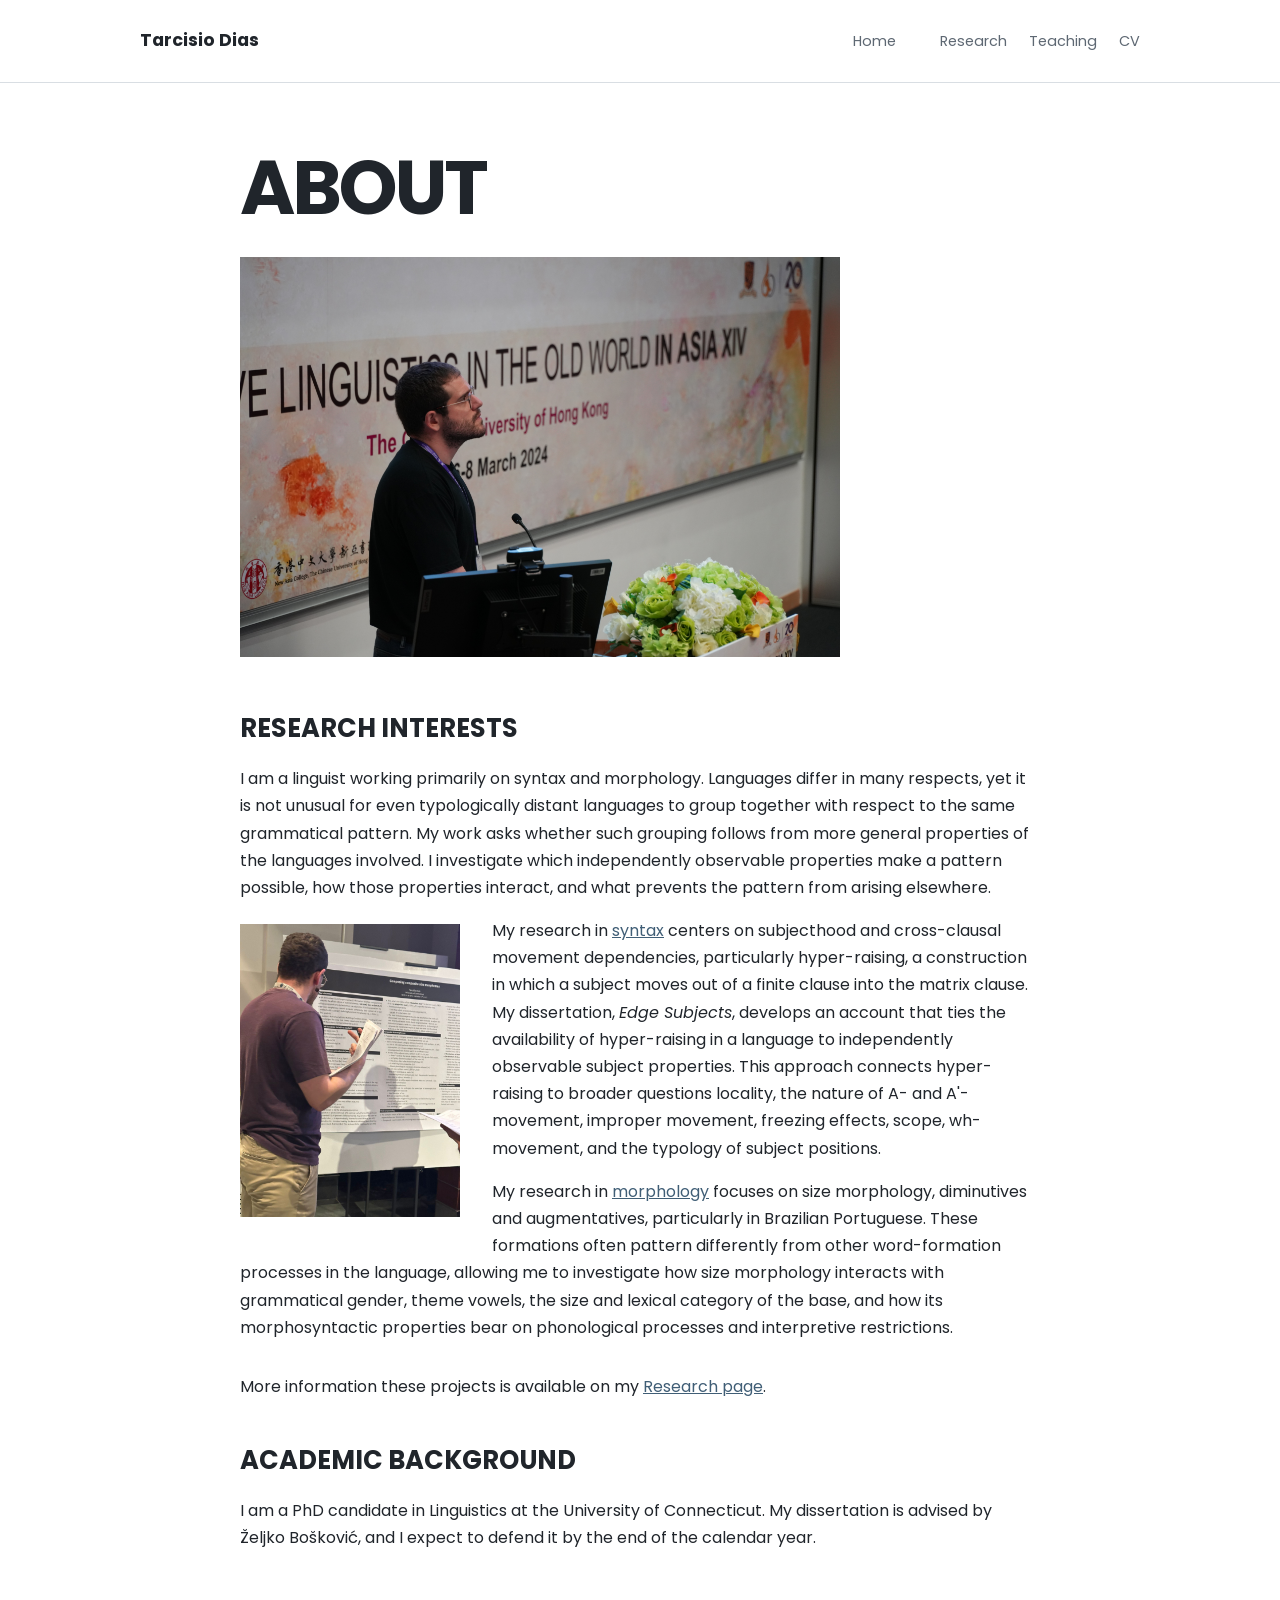
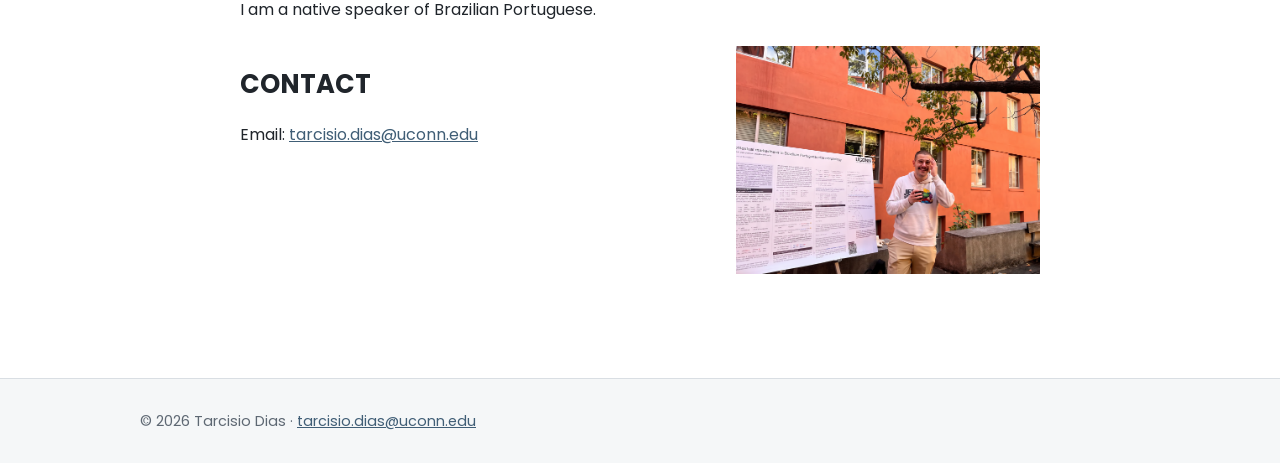
==== about.html @ 1c374eca "Add clear-float div before footer in about.html" ====
<!DOCTYPE html>
<html lang="en">
<head>
  <meta charset="UTF-8">
  <meta name="viewport" content="width=device-width, initial-scale=1.0">
  <title> | Tarcisio Dias</title>
  <link rel="stylesheet" href="style.css">
</head>

<body>
  <header class="site-header">
    <div class="container header-inner">
      <a class="site-name" href="index.html">Tarcisio Dias</a>

      <nav aria-label="Main navigation">
  <a href="index.html">Home</a>
  <a href=".html"></a>
  <a href="research.html">Research</a>
  <a href="teaching.html">Teaching</a>
  <a href="Tarcisio_Dias_CV.pdf">CV</a>
</nav>
    </div>
  </header>

  <main class="container page-content">
    
<h1>ABOUT</h1>

<img
  class="about-page-photo"
  src="IMG_1113.JPG"
  alt="me at GLOW in Asia"
>

<h2>RESEARCH INTERESTS</h2>

<p>
I am a linguist working primarily on syntax and morphology. Languages differ in many respects, 
yet it is not unusual for even typologically distant languages to group together with respect 
to the same grammatical pattern. My work asks whether such grouping follows from more general 
properties of the languages involved. I investigate which independently observable properties 
make a pattern possible, how those properties interact, and what prevents the pattern from 
arising elsewhere.
</p>

<img
  class="wrap-photo wrap-photo-left"
  src="vertical-photo.jpg"
  alt="me at NELS"
>    

<p>
My research in <a href="syntax.html">syntax</a> centers on subjecthood and cross-clausal movement dependencies, 
particularly hyper-raising, a construction in which a subject moves out of a finite clause into the matrix clause. 
My dissertation, <em>Edge Subjects</em>, develops an account that ties the availability of hyper-raising in a 
language to independently observable subject properties. This approach connects hyper-raising to broader 
questions  locality, the nature of A- and A'-movement, improper movement, freezing effects, scope, 
wh-movement, and the typology of subject positions.
</p>

<p>
My research in <a href="morphology.html">morphology</a> focuses on size morphology, diminutives and augmentatives, particularly in 
Brazilian Portuguese. These formations often pattern differently from other word-formation processes 
in the language, allowing me to investigate how size morphology interacts with grammatical gender, 
theme vowels, the size and lexical category of the base, and how its morphosyntactic properties bear 
on phonological processes and interpretive restrictions.

<div class="clear-float"></div>
    
<p>
  More information  these projects is available on my
  <a href="research.html">Research page</a>.
</p>

<h2>ACADEMIC BACKGROUND</h2>

<p>
      I am a PhD candidate in Linguistics at the University of Connecticut.
      My dissertation is advised by Željko Bošković, and I expect to defend 
      it by the end of the calendar year.
    </p>

<h2></h2>

<p>
  I am a native speaker of Brazilian Portuguese.
</p>

  <img
  class="wrap-photo wrap-photo-right"
  src="second-image.png"
  alt="me at WCCFL"
>

    <h2>CONTACT</h2>

    <p>
      Email:
      <a href="mailto:tarcisio.dias@uconn.edu">tarcisio.dias@uconn.edu</a>
    </p>

    <div class="clear-float"></div>
    
  </main>

  <footer>
    <div class="container">
      © 2026 Tarcisio Dias ·
      <a href="mailto:tarcisio.dias@uconn.edu">tarcisio.dias@uconn.edu</a>
    </div>
  </footer>
</body>
</html>
---- style.css ----
@import url("https://fonts.googleapis.com/css2?family=Poppins:wght@300;400;500;600;700&display=swap");
:root {
  --text: #20252b;
  --muted: #5e6873;
  --accent: #405e76;
  --border: #d9dee3;
  --background: #ffffff;
  --light-background: #f5f7f8;
}

* {
  box-sizing: border-box;
}

body {
  margin: 0;
  color: var(--text);
  background: var(--background);
  font-family: "Poppins", Arial, Helvetica, sans-serif;
  font-size: 16px;
  line-height: 1.7;
}

.container {
  width: min(100% - 40px, 1000px);
  margin: 0 auto;
}

.site-header {
  border-bottom: 1px solid var(--border);
  background: var(--background);
}

.header-inner {
  display: flex;
  justify-content: space-between;
  align-items: center;
  gap: 30px;
  min-height: 82px;
}

.site-name {
  color: var(--text);
  font-family: "Poppins", Arial, Helvetica, sans-serif;
  font-size: 1.1rem;
  font-weight: 700;
  text-decoration: none;
}

nav {
  display: flex;
  flex-wrap: wrap;
  gap: 22px;
}

nav a {
  color: var(--muted);
  font-family: "Poppins", Arial, Helvetica, sans-serif;
  font-size: 0.9rem;
  text-decoration: none;
}

nav a:hover,
nav a:focus {
  color: var(--accent);
  text-decoration: underline;
}

.hero {
  max-width: 800px;
  padding-top: 90px;
  padding-bottom: 100px;
}

.research-label {
  margin-bottom: 20px;
  color: var(--accent);
  font-family: "Poppins", Arial, Helvetica, sans-serif;
  font-size: 0.85rem;
  font-weight: 700;
  letter-spacing: 0.08em;
  text-transform: uppercase;
}

h1,
h2 {
  font-family: "Poppins", Arial, Helvetica, sans-serif;
  line-height: 1.2;
}

h1 {
  margin: 0 0 15px;
  font-size: clamp(2.5rem, 7vw, 4.7rem);
  letter-spacing: -0.04em;
}

h2 {
  margin-top: 45px;
  font-size: 1.6rem;
}

.position {
  color: var(--muted);
  font-size: 1.25rem;
}

.introduction,
.page-introduction {
  max-width: 720px;
  font-size: 1.15rem;
}

.page-content {
  max-width: 800px;
  min-height: 70vh;
  padding-top: 60px;
  padding-bottom: 80px;
}

.home-links {
  display: flex;
  flex-wrap: wrap;
  gap: 12px;
  margin-top: 35px;
}

.button {
  display: inline-block;
  padding: 10px 18px;
  color: white;
  background: var(--accent);
  border: 1px solid var(--accent);
  border-radius: 4px;
  font-family: "Poppins", Arial, Helvetica, sans-serif;
  font-size: 0.9rem;
  text-decoration: none;
}

.button.secondary {
  color: var(--accent);
  background: white;
}

a {
  color: var(--accent);
}

footer {
  padding: 30px 0;
  color: var(--muted);
  background: var(--light-background);
  border-top: 1px solid var(--border);
  font-size: 0.9rem;
}

@media (max-width: 750px) {
  .header-inner {
    align-items: flex-start;
    flex-direction: column;
    gap: 12px;
    padding-top: 20px;
    padding-bottom: 20px;
  }

  nav {
    gap: 12px 18px;
  }

  .hero {
    padding-top: 55px;
    padding-bottom: 65px;
  }
}
.research-grid {
  display: grid;
  grid-template-columns: repeat(2, minmax(0, 1fr));
  gap: 24px;
  margin-top: 45px;
}

.research-card {
  display: block;
  padding: 28px;
  color: var(--text);
  border: 1px solid var(--border);
  border-radius: 6px;
  text-decoration: none;
  transition: border-color 0.2s, transform 0.2s;
}

.research-card:hover,
.research-card:focus {
  border-color: var(--accent);
  transform: translateY(-2px);
}

.research-card h2 {
  margin-top: 5px;
  margin-bottom: 15px;
}

.research-card span {
  color: var(--accent);
  font-family: "Poppins", Arial, Helvetica, sans-serif;
  font-size: 0.9rem;
  font-weight: 700;
}

.card-label {
  margin: 0;
  color: var(--muted);
  font-family: "Poppins", Arial, Helvetica, sans-serif;
  font-size: 0.75rem;
  font-weight: 700;
  letter-spacing: 0.08em;
  text-transform: uppercase;
}

.research-entry {
  padding: 24px 0;
  border-top: 1px solid var(--border);
}

.research-entry h3 {
  margin-top: 0;
  margin-bottom: 6px;
  font-family: "Poppins", Arial, Helvetica, sans-serif;
  font-size: 1.15rem;
}

.entry-status {
  margin-top: 0;
  color: var(--muted);
  font-size: 0.95rem;
}

@media (max-width: 700px) {
  .research-grid {
    grid-template-columns: 1fr;
  }
}
/* Minimal homepage */

body.home-page {
  display: block;
  margin: 0;
  color: #292929;
  background: #ffffff;
  font-family: "Poppins", Arial, Helvetica, sans-serif;
}

.home-page main {
  width: 100%;
  max-width: none;
  margin: 0;
  padding: 0;
}

/* Collapsible menu */

.home-menu {
  position: fixed;
  top: 2rem;
  right: 2rem;
  z-index: 10;
  text-align: right;
}

.home-menu summary {
  cursor: pointer;
  list-style: none;
  font-size: 0.75rem;
  font-weight: 600;
  letter-spacing: 0.1em;
  text-transform: uppercase;
  white-space: nowrap;
}

.home-menu summary::-webkit-details-marker {
  display: none;
}

.home-menu summary::after {
  content: " ☰";
  margin-left: 0.4rem;
  font-size: 1rem;
}

.home-menu[open] summary::after {
  content: " ×";
}

.home-menu nav {
  position: absolute;
  right: 0;
  display: grid;
  min-width: 150px;
  gap: 0.75rem;
  margin-top: 1rem;
  padding: 1.25rem 1.5rem;
  background: rgba(255, 255, 255, 0.97);
  box-shadow: 0 8px 30px rgba(0, 0, 0, 0.08);
}

.home-menu nav a {
  color: #292929;
  text-decoration: none;
}

.home-menu nav a:hover,
.home-menu nav a:focus {
  color: #777777;
  text-decoration: none;
}

/* Full-screen opening */

.home-hero {
  position: relative;
  display: flex;
  min-height: 100vh;
  min-height: 100svh;
  padding: 2rem;
  flex-direction: column;
  align-items: center;
  justify-content: center;
  text-align: center;
}

.home-hero h1 {
  margin: 0;
  font-family: "Poppins", Arial, Helvetica, sans-serif;
  font-size: clamp(2.6rem, 6vw, 5.5rem);
  font-weight: 300;
  letter-spacing: 0.06em;
  line-height: 1.1;
}

.home-position {
  margin: 1rem 0 0;
  color: #444444;
  font-size: clamp(0.85rem, 1.5vw, 1rem);
  font-weight: 400;
  letter-spacing: 0.04em;
}

.home-caption {
  margin: 0.5rem 0 0;
  color: #777777;
  font-size: 0.75rem;
  font-weight: 600;
  letter-spacing: 0.18em;
  text-transform: uppercase;
}

.scroll-cue {
  position: absolute;
  bottom: 2rem;
  color: #777777;
  font-size: 1.5rem;
  text-decoration: none;
}

/* Page tiles */

.home-grid {
  display: grid;
  grid-template-columns: repeat(2, minmax(0, 1fr));
}

.home-card {
  position: relative;
  display: flex;
  min-height: 45vh;
  align-items: center;
  justify-content: center;
  overflow: hidden;
  background-position: center;
  background-size: cover;
  background-repeat: no-repeat;
  color: #ffffff;
  font-family: "Poppins", Arial, Helvetica, sans-serif;
  text-decoration: none;
}

.home-card::before {
  position: absolute;
  inset: 0;
  content: "";
  background: rgba(0, 0, 0, 0.14);
  transition: background 0.2s ease;
}

.home-card:hover::before,
.home-card:focus::before {
  background: rgba(0, 0, 0, 0.27);
}

.home-card span {
  position: relative;
  z-index: 1;
  font-size: clamp(1.25rem, 2.5vw, 2rem);
  font-weight: 500;
  letter-spacing: 0.08em;
  text-transform: uppercase;
}

.home-card-about {
  background-color:  #ffffff;
  background-image: url("about.png");
  background-position: center 25%;
}

.home-card-research {
  background-color:  #ffffff;
  background-image: url("tree.jpg");
  background-position: center;
}

.home-card-teaching {
  background-color: #ffffff;
  background-image: url("IMG_3446.JPG");
  background-position: center;
}

.home-card-cv {
  background-color: #ffffff;
  background-image: url("cv2.png");
  background-position: center;
  background-size: 70% auto;
  background-repeat: no-repeat;
}

/* Homepage footer */

.home-page .home-footer {
  padding: 1.5rem;
  color: #777777;
  background: #ffffff;
  border-top: 0;
  font-size: 0.75rem;
  letter-spacing: 0.04em;
  text-align: center;
}

.home-page .home-footer a {
  color: inherit;
}

/* Mobile homepage */

@media (max-width: 700px) {
  .home-menu {
    top: 1.25rem;
    right: 1.25rem;
  }



  .home-grid {
    grid-template-columns: 1fr;
  }

  .home-card {
    min-height: 38vh;
  }

  .home-hero h1 {
    font-size: clamp(2.25rem, 12vw, 3.5rem);
  }
}
.about-page-photo {
  float: none;
  display: block;
  width: min(100%, 600px);
  height: auto;
  margin: 1.5rem 0 3.5rem;
}

@media (max-width: 700px) {
  .about-page-photo {
    width: 100%;
    margin: 1rem 0 2.5rem;
  }
}
.wrap-photo {
  width: min(28%, 220px);
  height: auto;
}

.wrap-photo-left {
  float: left;
  margin: 0.4rem 2rem 1.5rem 0;
}

.wrap-photo-right {
  float: right;
  width: min(38%, 320px);
  margin: 0.4rem 0 1.5rem 2rem;
}

.clear-float {
  clear: both;
}

@media (max-width: 700px) {
  .wrap-photo {
    float: none;
    display: block;
    width: min(100%, 280px);
    margin: 1.5rem auto;
  }
}
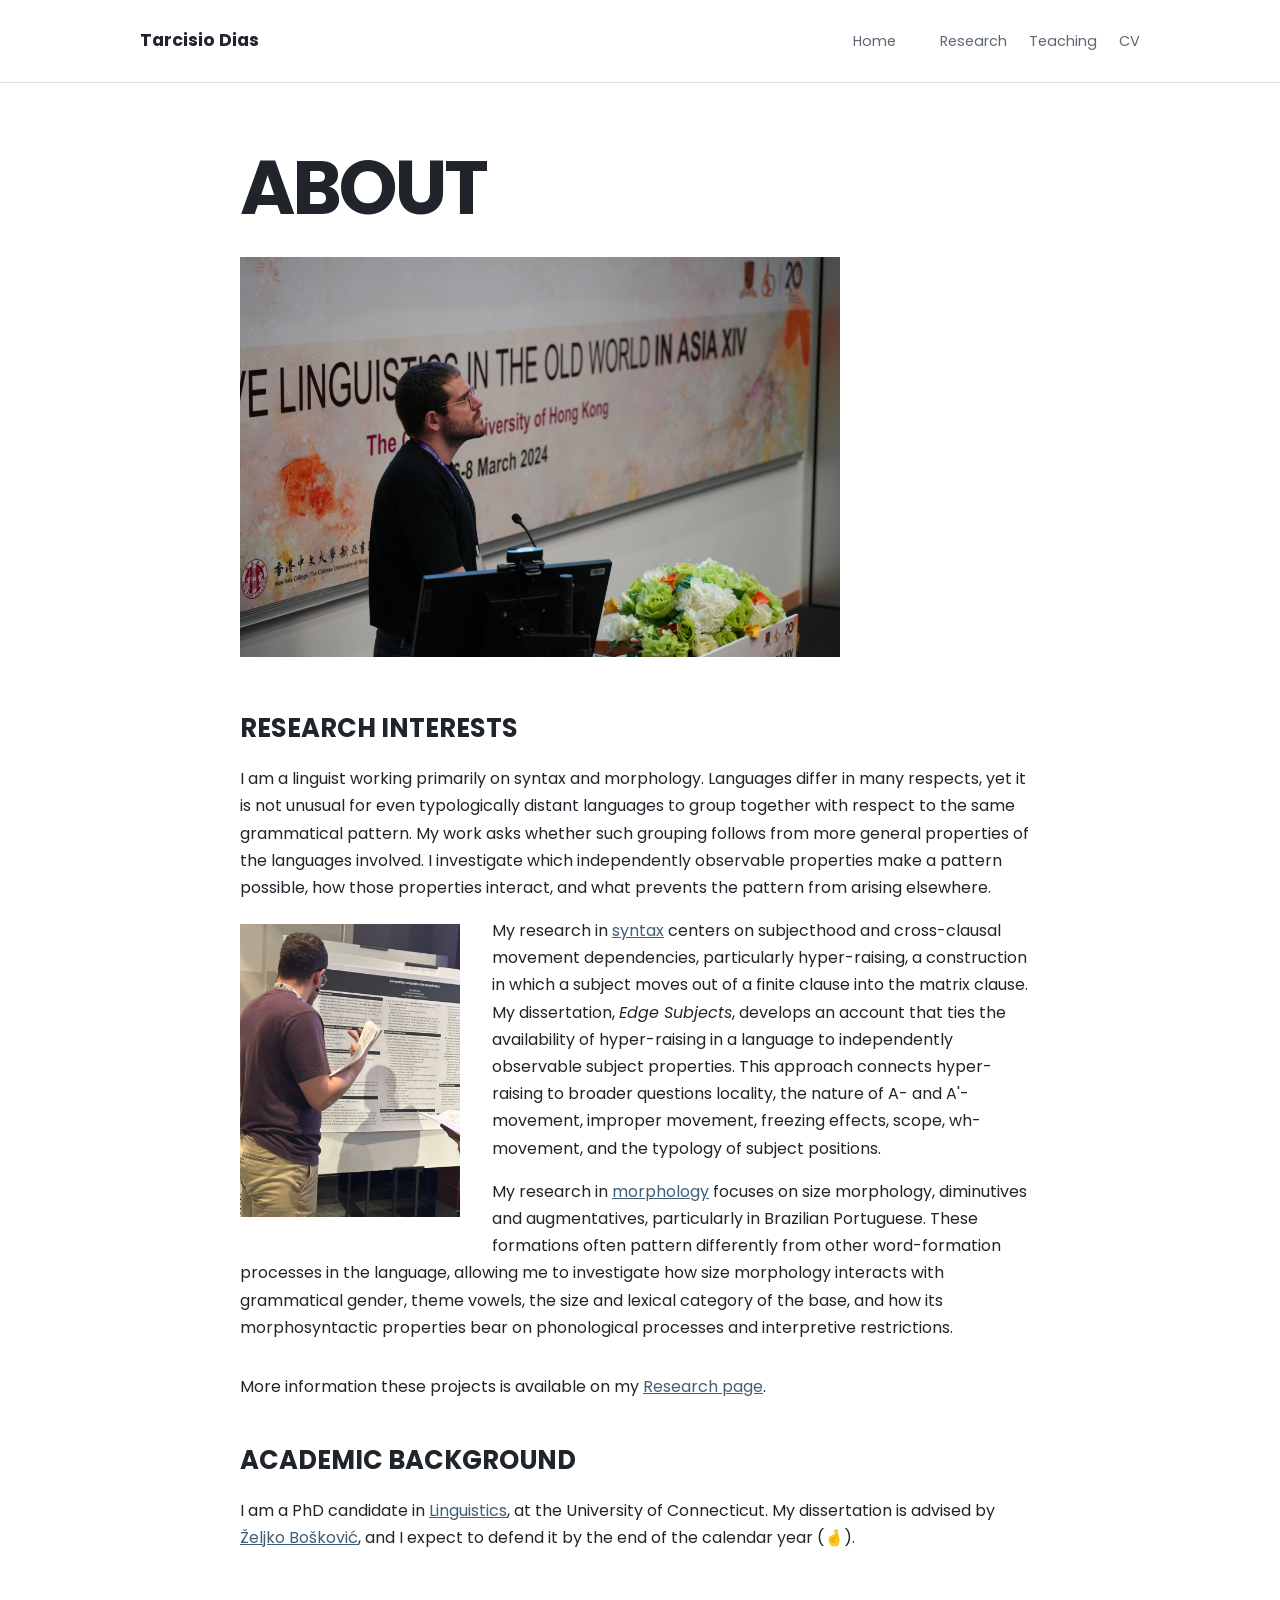
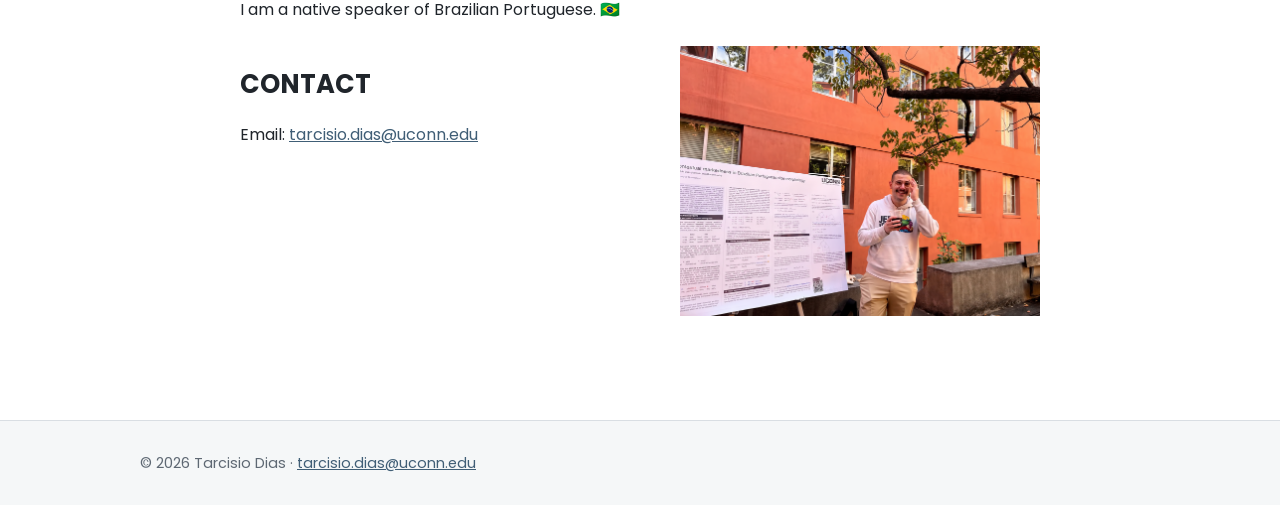
==== commit 9e7e431d: "Enhance academic background section with links Updated academic background with links and emoji." ====
--- a/about.html
+++ b/about.html
@@ -75,15 +75,15 @@
 <h2>ACADEMIC BACKGROUND</h2>
 
 <p>
-      I am a PhD candidate in Linguistics at the University of Connecticut.
-      My dissertation is advised by Željko Bošković, and I expect to defend 
-      it by the end of the calendar year.
+      I am a PhD candidate in <a href="https://linguistics.uconn.edu/">Linguistics</a>, at the University of Connecticut.
+      My dissertation is advised by <a href="https://boskovic.linguistics.uconn.edu/">Željko Bošković</a>, and I expect to defend 
+      it by the end of the calendar year (🤞).
     </p>
 
 <h2></h2>
 
 <p>
-  I am a native speaker of Brazilian Portuguese.
+  I am a native speaker of Brazilian Portuguese. 🇧🇷
 </p>
 
   <img
--- a/style.css
+++ b/style.css
@@ -495,7 +495,7 @@
 
 .wrap-photo-right {
   float: right;
-  width: min(38%, 320px);
+  width: min(48%, 360px);
   margin: 0.4rem 0 1.5rem 2rem;
 }
 
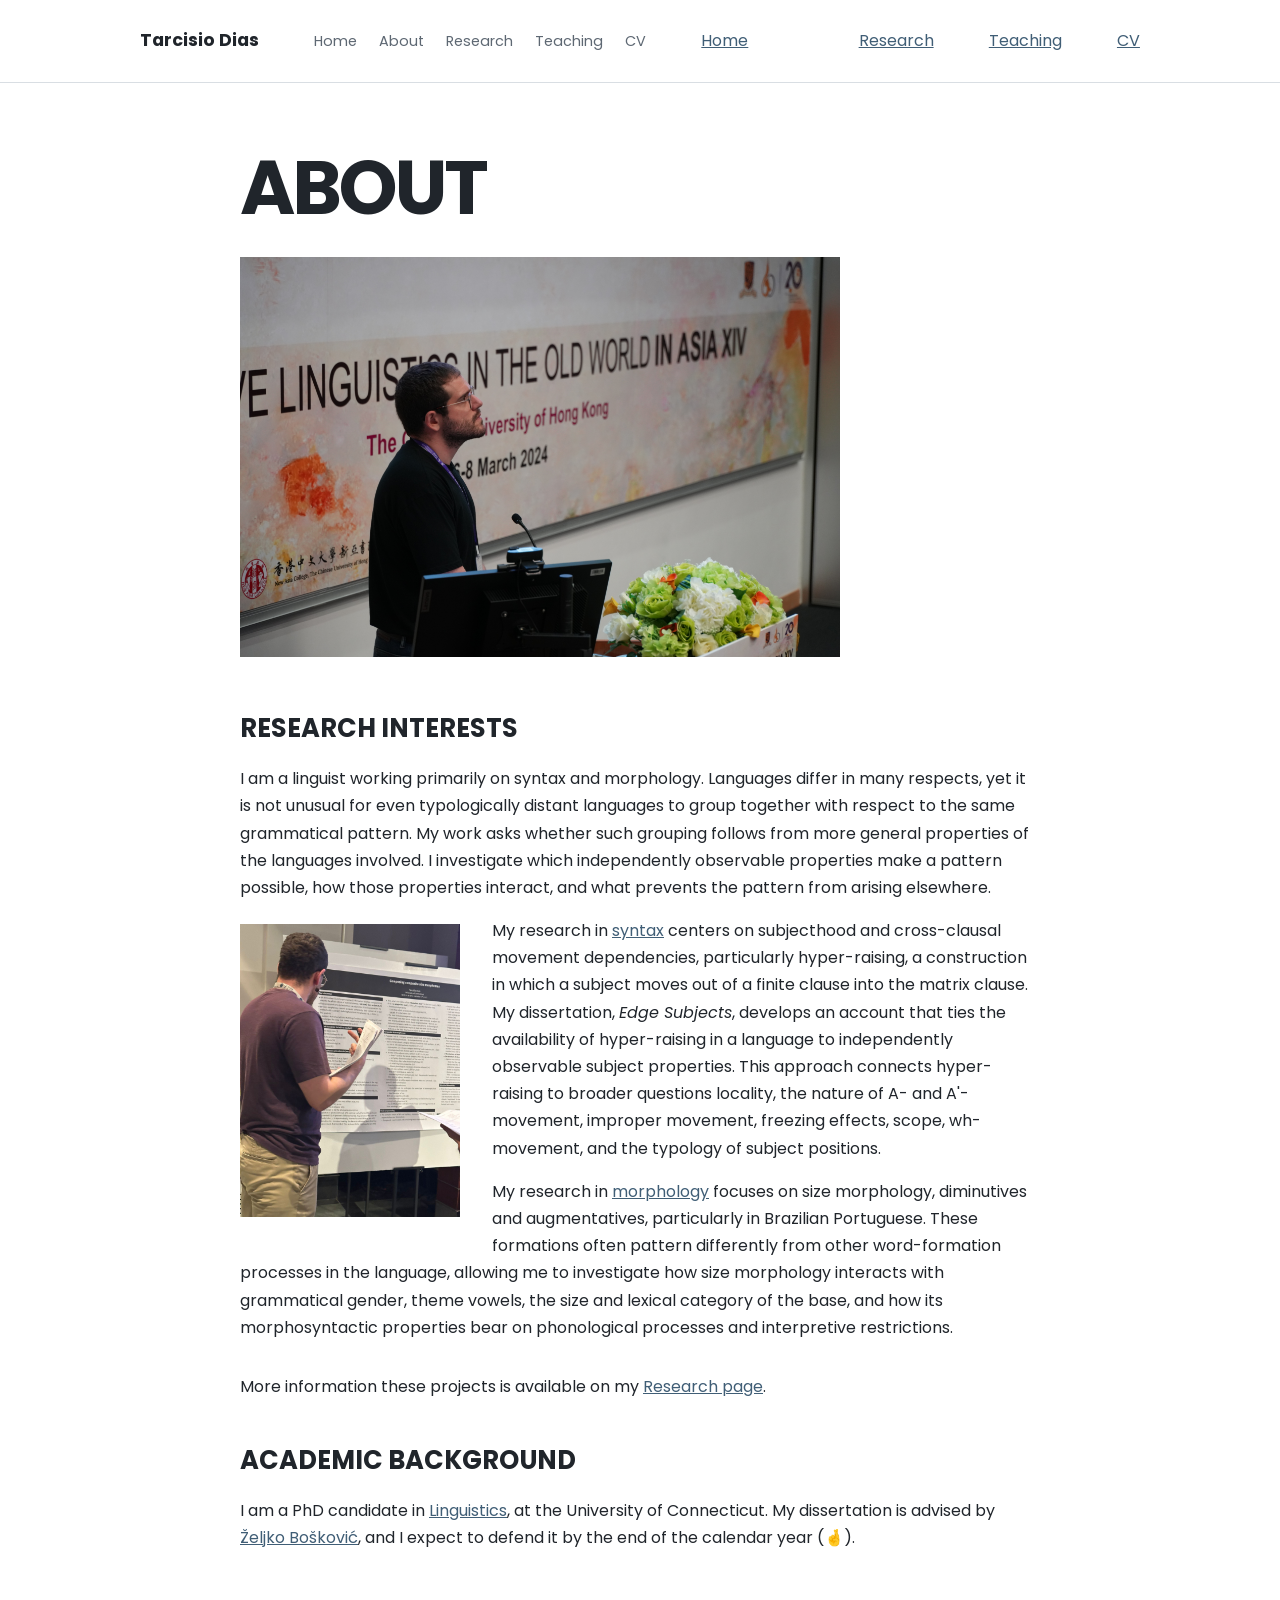
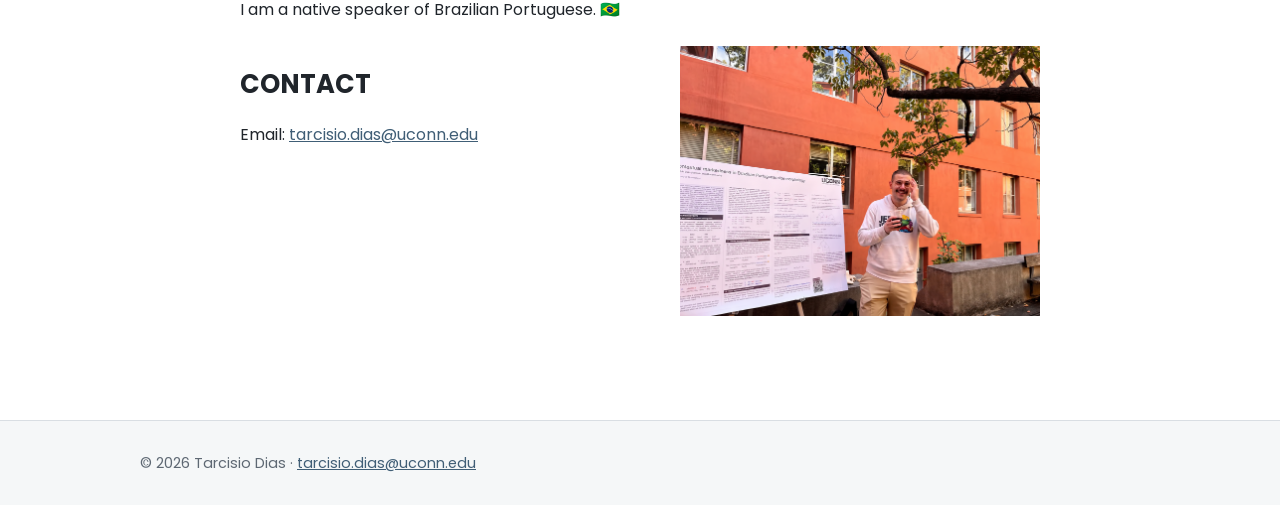
==== commit aab8c948: "Update navigation links in about.html Added navigation links for About, Research, Teaching, and CV." ====
--- a/about.html
+++ b/about.html
@@ -14,7 +14,17 @@
 
       <nav aria-label="Main navigation">
   <a href="index.html">Home</a>
-  <a href=".html"></a>
+  <a href="about.html" aria-current="page">About</a>
+  <a href="research.html">Research</a>
+  <a href="teaching.html">Teaching</a>
+  <a
+    href="Tarcisio_Dias_CV.pdf"
+    target="_blank"
+    rel="noopener noreferrer"
+  >CV</a>
+</nav>
+  <a href="index.html">Home</a>
+  <a href="about.html"></a>
   <a href="research.html">Research</a>
   <a href="teaching.html">Teaching</a>
   <a href="Tarcisio_Dias_CV.pdf">CV</a>
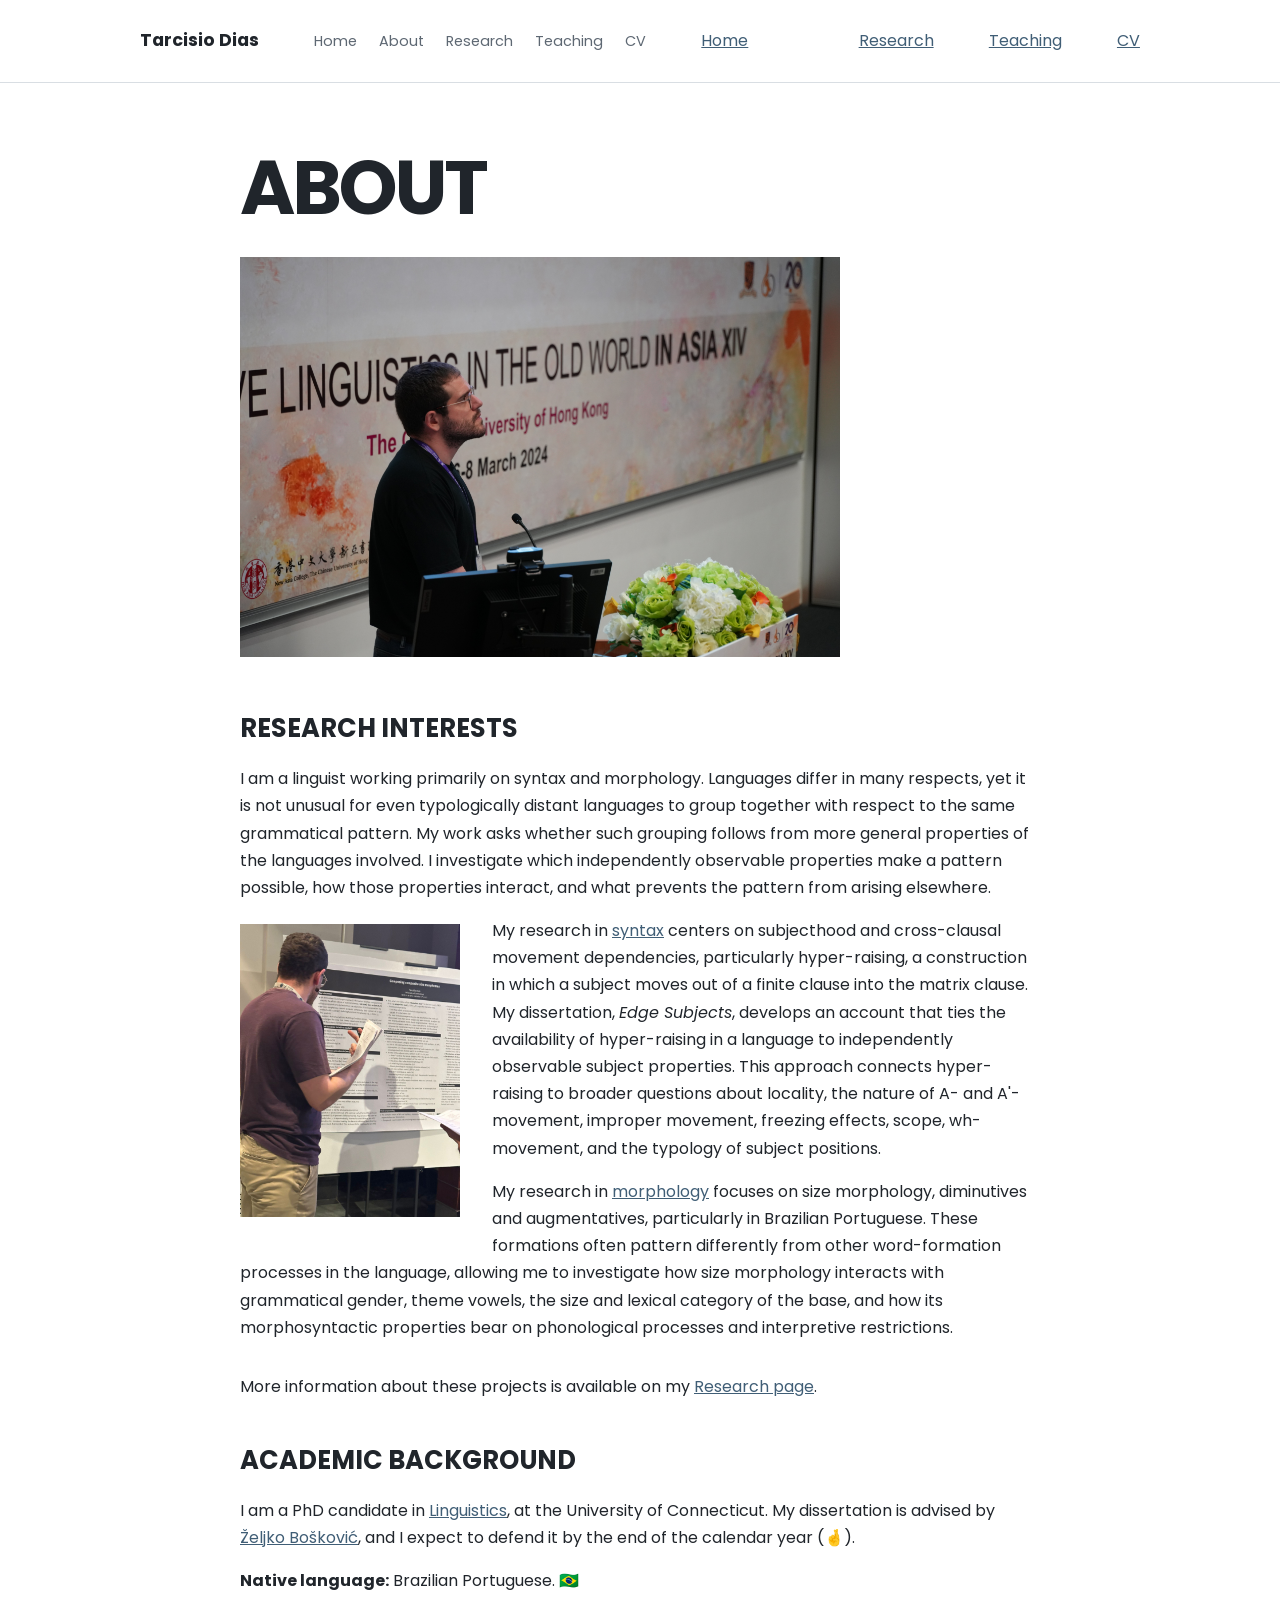
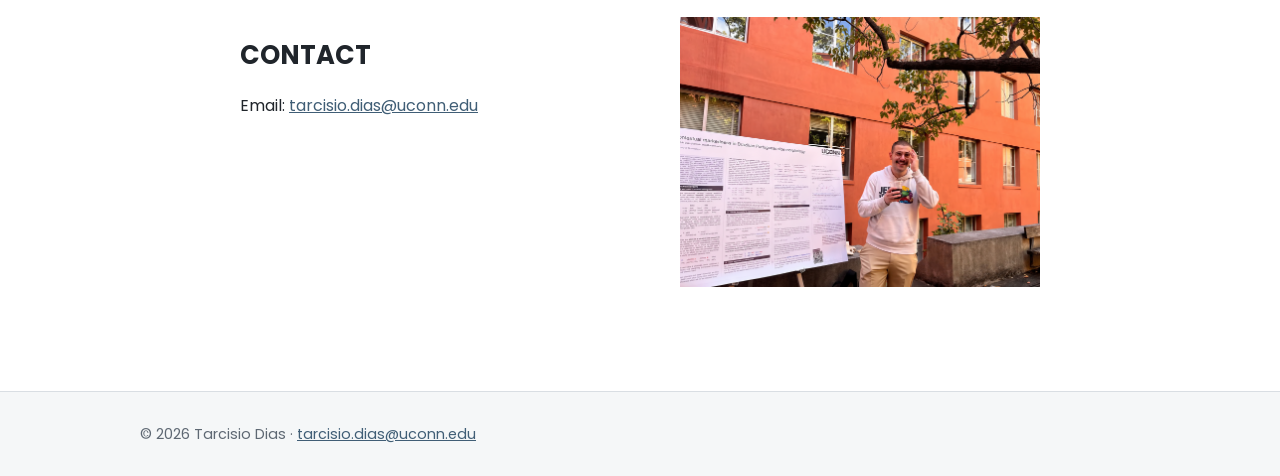
==== commit d9c2cbd9: "Modify title and enhance text clarity in about.html Updated the title and improved phrasing for clar" ====
--- a/about.html
+++ b/about.html
@@ -3,7 +3,7 @@
 <head>
   <meta charset="UTF-8">
   <meta name="viewport" content="width=device-width, initial-scale=1.0">
-  <title> | Tarcisio Dias</title>
+  <title> About | Tarcisio Dias</title>
   <link rel="stylesheet" href="style.css">
 </head>
 
@@ -63,9 +63,9 @@
 My research in <a href="syntax.html">syntax</a> centers on subjecthood and cross-clausal movement dependencies, 
 particularly hyper-raising, a construction in which a subject moves out of a finite clause into the matrix clause. 
 My dissertation, <em>Edge Subjects</em>, develops an account that ties the availability of hyper-raising in a 
-language to independently observable subject properties. This approach connects hyper-raising to broader 
-questions  locality, the nature of A- and A'-movement, improper movement, freezing effects, scope, 
-wh-movement, and the typology of subject positions.
+language to independently observable subject properties. This approach connects hyper-raising to broader questions
+about locality, the nature of A- and A'-movement, improper movement, freezing effects, scope, wh-movement, and the 
+typology of subject positions.
 </p>
 
 <p>
@@ -74,12 +74,11 @@
 in the language, allowing me to investigate how size morphology interacts with grammatical gender, 
 theme vowels, the size and lexical category of the base, and how its morphosyntactic properties bear 
 on phonological processes and interpretive restrictions.
-
+</p>
 <div class="clear-float"></div>
     
 <p>
-  More information  these projects is available on my
-  <a href="research.html">Research page</a>.
+More information about these projects is available on my <a href="research.html">Research page</a>.
 </p>
 
 <h2>ACADEMIC BACKGROUND</h2>
@@ -90,10 +89,8 @@
       it by the end of the calendar year (🤞).
     </p>
 
-<h2></h2>
-
 <p>
-  I am a native speaker of Brazilian Portuguese. 🇧🇷
+  <strong>Native language:</strong> Brazilian Portuguese. 🇧🇷
 </p>
 
   <img
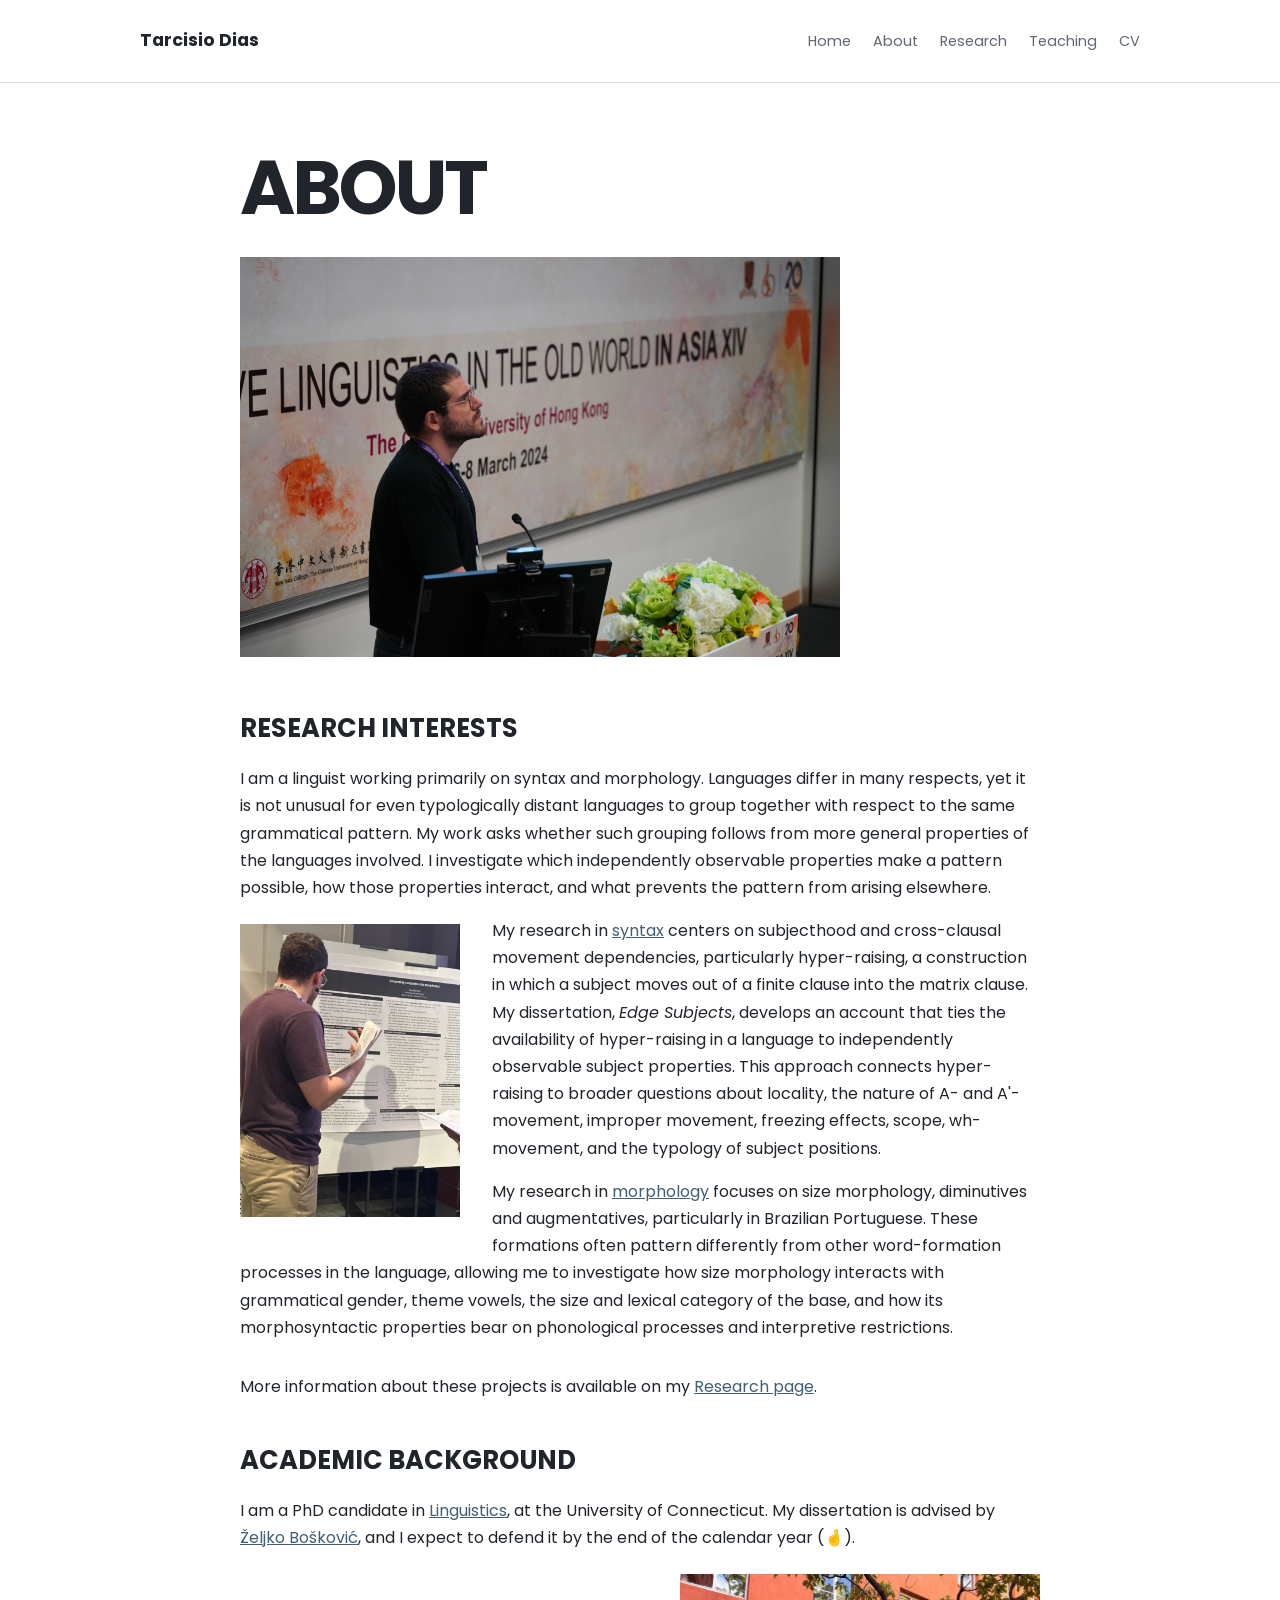
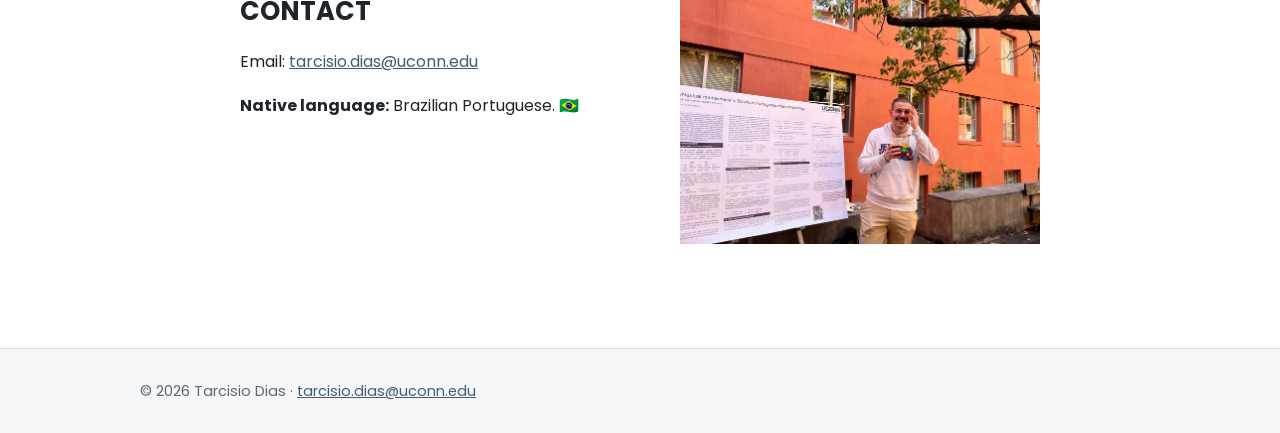
==== commit 6238b986: "Refactor navigation links and update language info" ====
--- a/about.html
+++ b/about.html
@@ -22,12 +22,6 @@
     target="_blank"
     rel="noopener noreferrer"
   >CV</a>
-</nav>
-  <a href="index.html">Home</a>
-  <a href="about.html"></a>
-  <a href="research.html">Research</a>
-  <a href="teaching.html">Teaching</a>
-  <a href="Tarcisio_Dias_CV.pdf">CV</a>
 </nav>
     </div>
   </header>
@@ -89,10 +83,6 @@
       it by the end of the calendar year (🤞).
     </p>
 
-<p>
-  <strong>Native language:</strong> Brazilian Portuguese. 🇧🇷
-</p>
-
   <img
   class="wrap-photo wrap-photo-right"
   src="second-image.png"
@@ -104,7 +94,12 @@
     <p>
       Email:
       <a href="mailto:tarcisio.dias@uconn.edu">tarcisio.dias@uconn.edu</a>
-    </p>
+     </p>
+
+  <p>
+  <strong>Native language:</strong> Brazilian Portuguese. 🇧🇷
+</p>
+ 
 
     <div class="clear-float"></div>
     
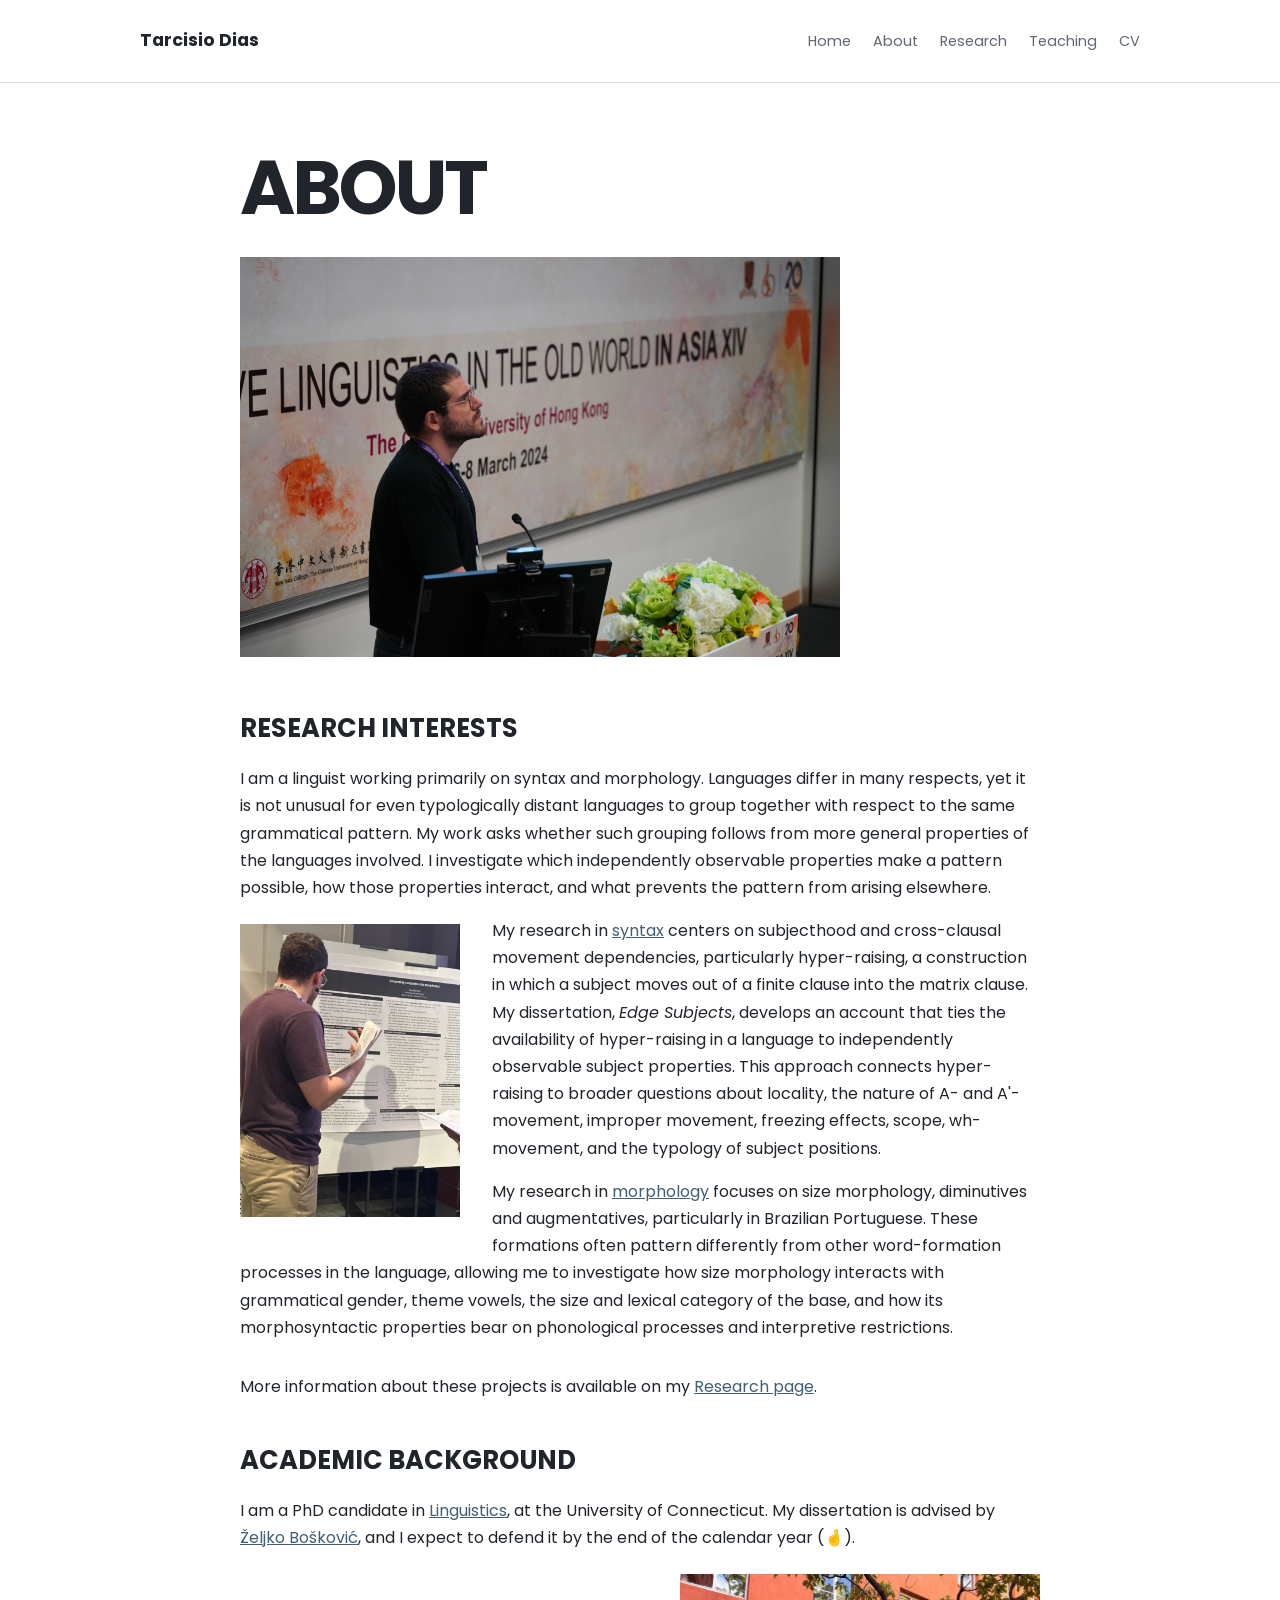
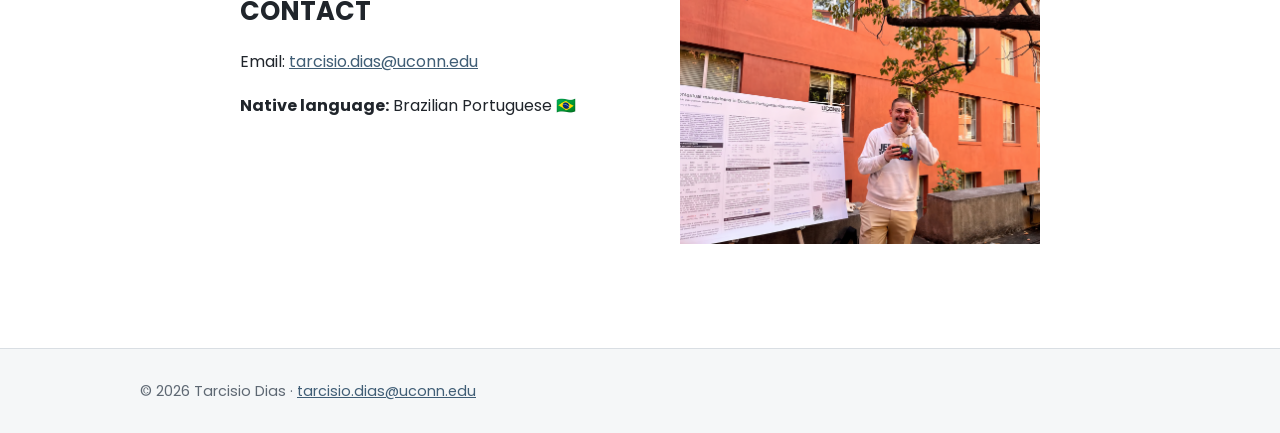
==== commit 606b7167: "Remove extra period from native language line" ====
--- a/about.html
+++ b/about.html
@@ -97,7 +97,7 @@
      </p>
 
   <p>
-  <strong>Native language:</strong> Brazilian Portuguese. 🇧🇷
+  <strong>Native language:</strong> Brazilian Portuguese 🇧🇷
 </p>
  
 
--- a/style.css
+++ b/style.css
@@ -511,3 +511,148 @@
     margin: 1.5rem auto;
   }
 }
+/* Research landing page */
+
+.research-page {
+  max-width: 1000px;
+  padding-top: 3rem;
+  padding-bottom: 5rem;
+}
+
+/* Main Research image */
+
+.research-hero {
+  position: relative;
+  display: flex;
+  min-height: 300px;
+  align-items: center;
+  justify-content: center;
+  overflow: hidden;
+  background-color: #59625d;
+  background-image: url("IMG_7077.JPG");
+  background-position: center;
+  background-size: cover;
+}
+
+.research-hero::before {
+  position: absolute;
+  inset: 0;
+  content: "";
+  background: rgba(0, 0, 0, 0.25);
+}
+
+.research-hero h1 {
+  position: relative;
+  z-index: 1;
+  margin: 0;
+  color: #ffffff;
+  font-size: clamp(3rem, 8vw, 6rem);
+  font-weight: 400;
+  letter-spacing: 0.06em;
+}
+
+/* Syntax and Morphology images */
+
+.research-image-grid {
+  display: grid;
+  grid-template-columns: repeat(2, minmax(0, 1fr));
+  gap: 1.5rem;
+  margin-top: 1.5rem;
+}
+
+.research-image-card {
+  position: relative;
+  display: flex;
+  min-height: 300px;
+  align-items: center;
+  justify-content: center;
+  overflow: hidden;
+  background-position: center;
+  background-size: cover;
+  color: #ffffff;
+  text-decoration: none;
+}
+
+.syntax-card {
+  background-image: url("IMG_7835.JPG");
+}
+
+.morphology-card {
+  background-image: url("E5D88C52-EFD0-401A-88DD-874573B42E87.JPG");
+}
+
+.research-image-card::before {
+  position: absolute;
+  inset: 0;
+  content: "";
+  background: rgba(0, 0, 0, 0);
+  transition: background 0.3s ease;
+}
+
+.research-image-card span {
+  position: relative;
+  z-index: 1;
+  opacity: 0;
+  font-size: clamp(1.5rem, 4vw, 2.5rem);
+  font-weight: 500;
+  letter-spacing: 0.08em;
+  text-transform: uppercase;
+  transform: translateY(8px);
+  transition: opacity 0.3s ease, transform 0.3s ease;
+}
+
+.research-image-card:hover::before,
+.research-image-card:focus::before {
+  background: rgba(0, 0, 0, 0.4);
+}
+
+.research-image-card:hover span,
+.research-image-card:focus span {
+  opacity: 1;
+  transform: translateY(0);
+}
+
+/* Mobile */
+
+@media (max-width: 700px) {
+  .research-hero {
+    min-height: 280px;
+  }
+
+  .research-image-grid {
+    grid-template-columns: 1fr;
+  }
+
+  .research-image-card {
+    min-height: 320px;
+  }
+
+  .research-image-card::before {
+    background: rgba(0, 0, 0, 0.3);
+  }
+
+  .research-image-card span {
+    opacity: 1;
+    transform: none;
+  }
+}
+.research-hero.syntax-hero {
+  min-height: 280px;
+  margin-bottom: 3rem;
+  background-image: url("falltrees.jpg");
+  background-position: center;
+  background-size: cover;
+}
+.research-hero.morphology-hero {
+  min-height: 280px;
+  margin-bottom: 3rem;
+  background-image: url("IMG_2001.jpg");
+  background-position: center;
+  background-size: cover;
+}
+.photo-credit {
+  margin: 0.4rem 0 0;
+  color: #999999;
+  font-size: 0.7rem;
+  letter-spacing: 0.03em;
+}
